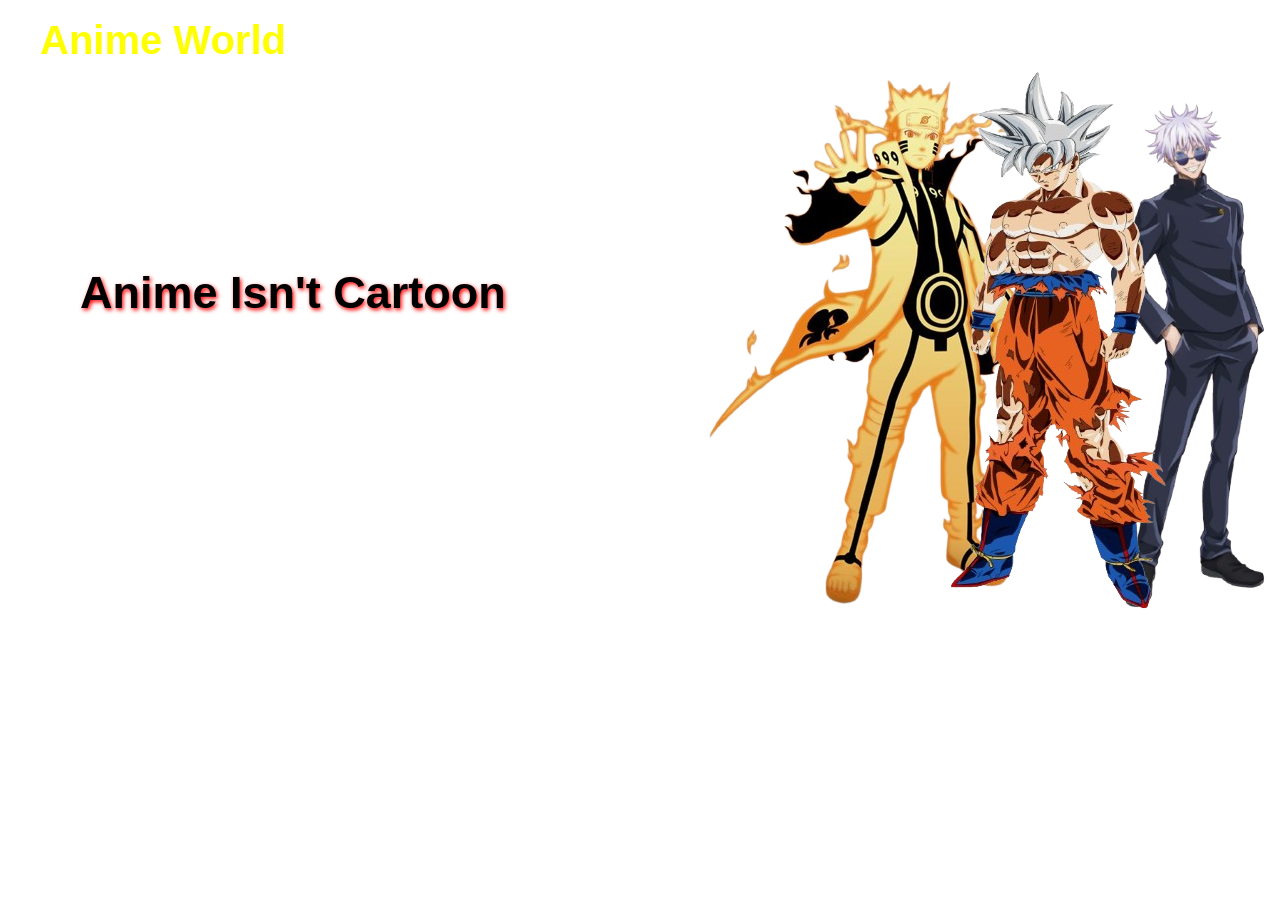
==== Anime World/index.html @ 15367e0c "Add files via upload" ====
<!DOCTYPE html>
<html lang="en">
<head>
    <meta charset="UTF-8">
    <meta name="viewport" content="width=device-width, initial-scale=1.0">
    <title>Document</title>
    <link rel="stylesheet" href="style.css">
</head>
<body>
    <nav>
        <div class="nav">
            <div class="logo">
                <h1>Anime World </h1>
            </div>
            <div class="menu">
                <a href="#home"><span><b>HOME</b></span></a>
                <a href="#abourt"><span><b>ABOUT</b></span></a>
                <a href="#contact"><span><b>CONTACT</b></span></a>
                <a href="#portfolio"><span><b>PARTFOLIO</b></span></a>
            </div>
        </div>
    </nav>
     <section id="home">
        <div class="home">
            <span>I Want To Tell You Something</span>
            <h1><b>Anime Isn't Cartoon</b></h1>
            <p>Lorem ipsum dolor sit amet, consectetur adipisicing elit. <br>
                 Voluptatum est sint explicabo, ipsum nam harum impedt. <br>
                  reiciendis earum consequuntur maxime nesciunt eadque. <br>
                   nihil vel iusto nobis expedita officiis doloribus.</p>
        </div>
     </section>
     <div class="cr">
        <img src="Images/Goku.png" alt="Goku Image">
     </div>
     <div class="ce">
        <img src="Images/Gojo.png" alt="Gojo Image">
     </div>
     <div class="cm">
        <img src="Images/Naruto.png" alt="Naruto Image">
     </div>
</body>
</html>
---- Anime World/style.css ----
*{
    padding: 0;
    margin: 0;
    box-sizing: border-box;
}
body{
    display: flex;
    height: 100vh;
    background: url(1.png);
    background-position: center;
    background-repeat: no-repeat;
    background-size: cover;
    background-attachment: fixed;
}
.nav{
    width: 100vw;
    height: 80px;
    color: white;
    display: flex;
    position: fixed;
    z-index: 999;
}
.nav .logo{
    width: 40%;
    height: 100%;
    display: flex;
    justify-content: flex-start;
    align-items: center;
    padding-left: 40px;
}
.nav .menu{
    width: 60%;
    height: 100%;
    display: flex;
    justify-content: flex-end;
    align-items: center;
    padding-right: 40px;

}
.nav .logo h1{
    color: yellow;
    font-size: 40px;
    font-family: arial;
    text-shadow: 1px 1px 3px white;
}
.nav .menu a{
    color: white;
    text-decoration: none;
    margin: 10px;
    font-family: arial;
}
.home{
    font-family: arial;
    height: 400px;
    margin-top: 120px;
    margin-left: 80px;
    width: 600px;
    display: flex;
    justify-content: center;
    flex-direction: column;
}
.home h1{
    font-size: 45px;
    text-shadow: 1.5px 1.5px 4px red;
}
.home span{
    font-size: 32px;
    color: rgba(255, 255, 255, 0.644);
    margin-top: 10px;
}
.home p{
    font-family: cursive;
    color: rgba(255, 255, 255, 0.548);
    font-size: 20px;
    margin-top: 10px;
}
.cr{
    margin-top: 70px;
    margin-left: 270px;
    height: 500px;
    width: 100px;
    background-position: calc(70%);
    background-repeat: no-repeat;
    background-size: contain;
    background-attachment: fixed;
    z-index: 99;
}
.ce{
    margin-top: 20px;
    margin-left: -50px;
    height: 500px;
    width: 100px;
    background-position: calc(70%);
    background-repeat: no-repeat;
    background-size: contain;
    background-attachment: fixed;
}
.cm{
    margin-top: 55px;
    margin-left: -400px;
    height: 500px;
    width: 100px;
    background-position: calc(70%);
    background-repeat: no-repeat;
    background-size: contain;
    background-attachment: fixed;
}
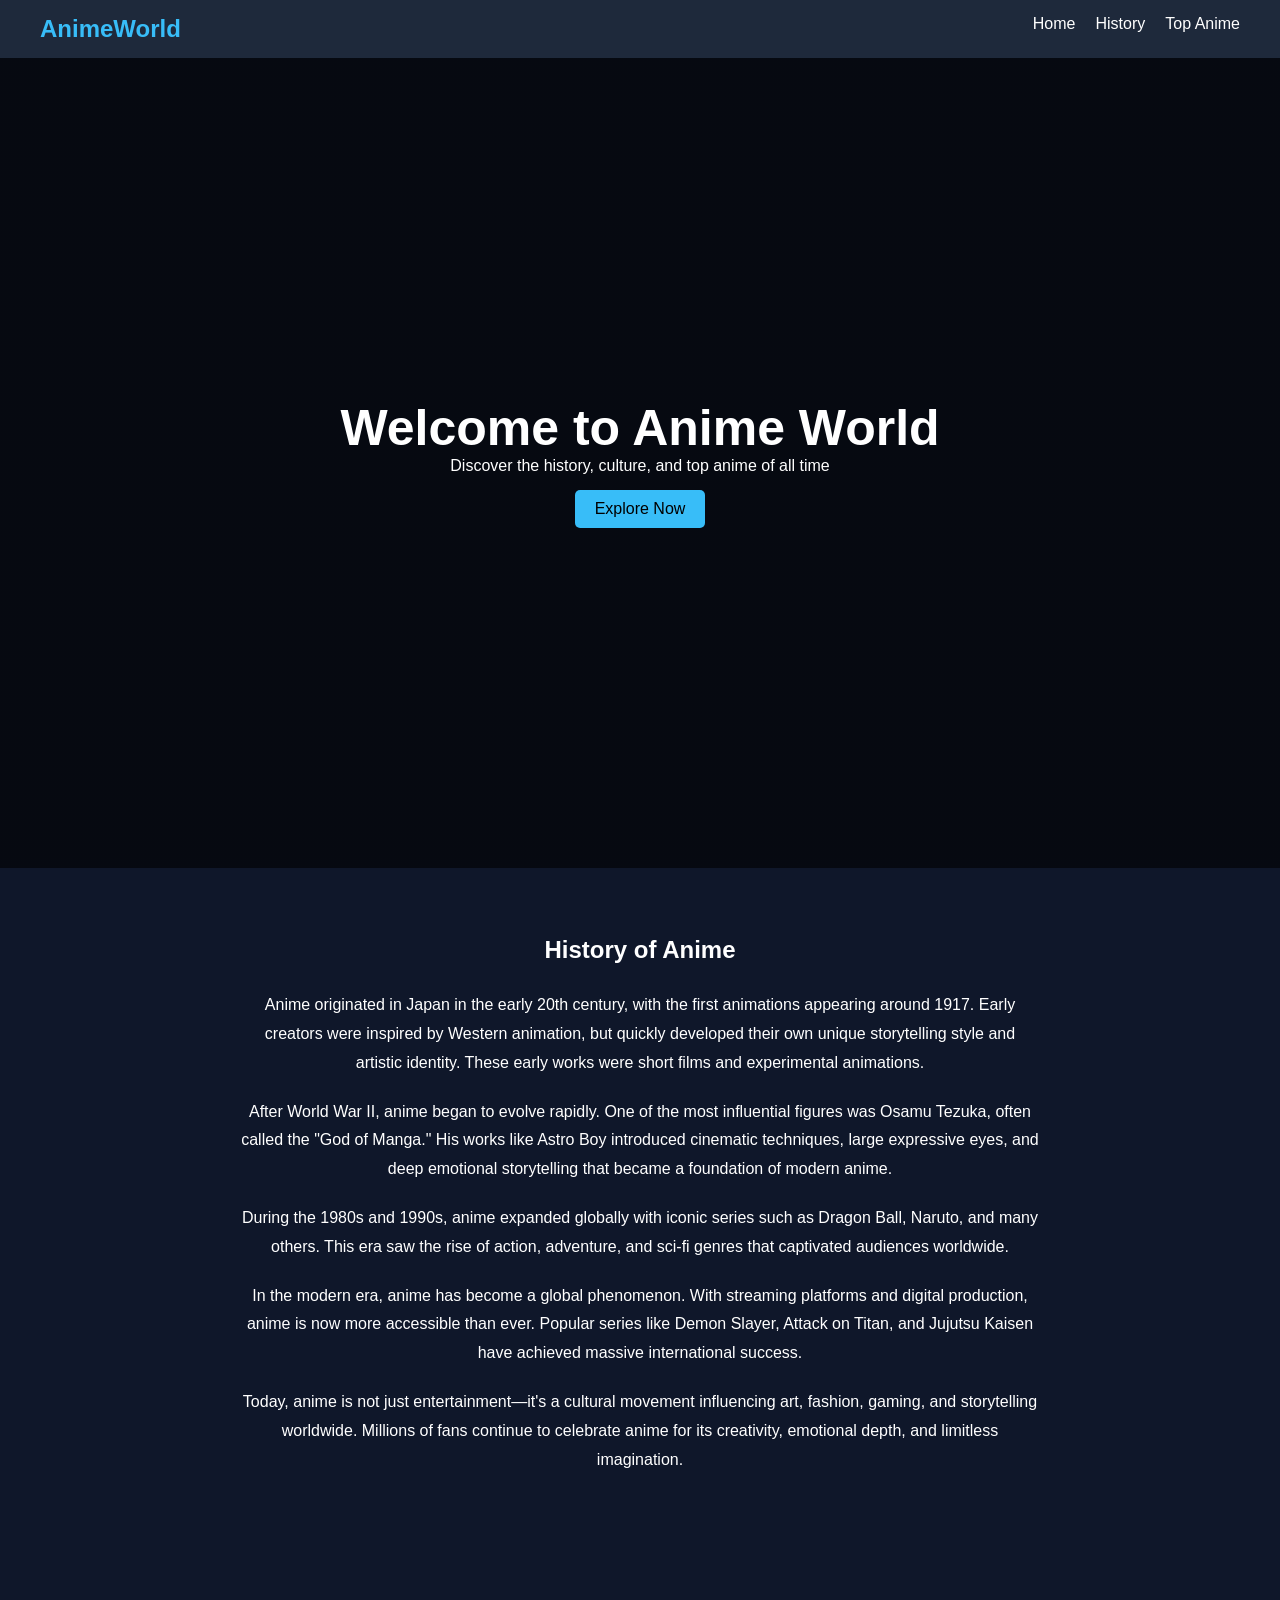
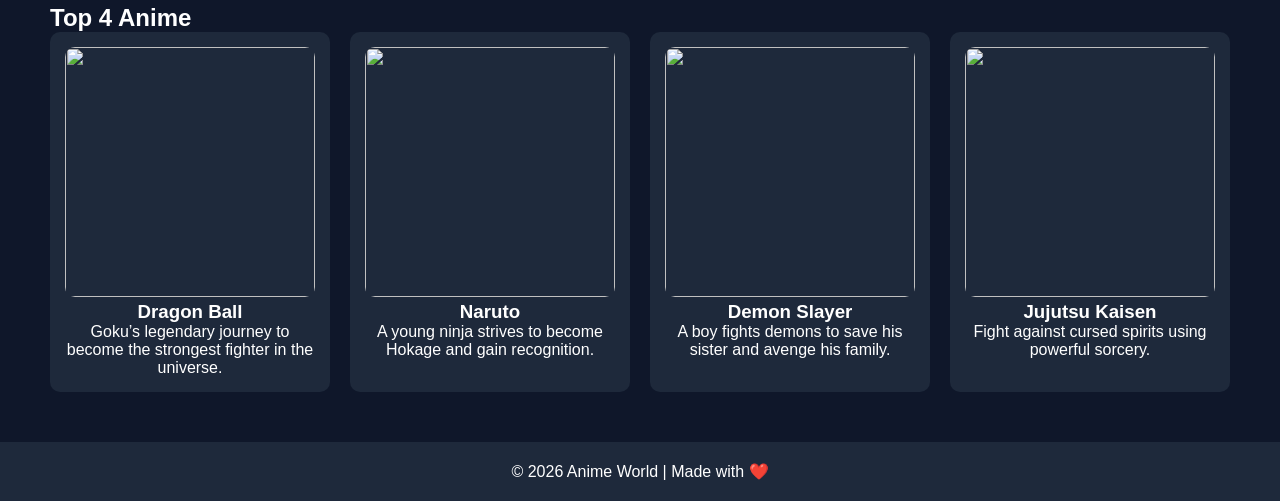
==== commit 94eb443f: "Add files via upload" ====
--- a/Anime World/index.html
+++ b/Anime World/index.html
@@ -1,43 +1,124 @@
 <!DOCTYPE html>
 <html lang="en">
+
 <head>
     <meta charset="UTF-8">
     <meta name="viewport" content="width=device-width, initial-scale=1.0">
-    <title>Document</title>
+    <title>Anime World</title>
+
+    <!-- CSS -->
     <link rel="stylesheet" href="style.css">
+
+    <!-- AOS Animation Library -->
+    <link href="https://unpkg.com/aos@2.3.4/dist/aos.css" rel="stylesheet">
 </head>
+
 <body>
-    <nav>
-        <div class="nav">
-            <div class="logo">
-                <h1>Anime World </h1>
+
+    <!-- NAVBAR -->
+    <nav class="navbar">
+        <div class="logo">AnimeWorld</div>
+        <ul class="nav-links">
+            <li><a href="#home">Home</a></li>
+            <li><a href="#history">History</a></li>
+            <li><a href="#anime">Top Anime</a></li>
+        </ul>
+    </nav>
+
+    <!-- HERO -->
+    <section id="home" class="hero">
+        <div data-aos="fade-up">
+            <h1>Welcome to Anime World</h1>
+            <p>Discover the history, culture, and top anime of all time</p>
+            <a href="#anime" class="btn">Explore Now</a>
+        </div>
+    </section>
+
+    <!-- HISTORY -->
+    <section id="history" class="history">
+        <h2 data-aos="fade-up">History of Anime</h2>
+
+        <p data-aos="fade-right">
+            Anime originated in Japan in the early 20th century, with the first animations appearing around 1917.
+            Early creators were inspired by Western animation, but quickly developed their own unique storytelling
+            style and artistic identity. These early works were short films and experimental animations.
+        </p>
+
+        <p data-aos="fade-left">
+            After World War II, anime began to evolve rapidly. One of the most influential figures was Osamu Tezuka,
+            often called the "God of Manga." His works like Astro Boy introduced cinematic techniques, large expressive
+            eyes, and deep emotional storytelling that became a foundation of modern anime.
+        </p>
+
+        <p data-aos="fade-right">
+            During the 1980s and 1990s, anime expanded globally with iconic series such as Dragon Ball, Naruto,
+            and many others. This era saw the rise of action, adventure, and sci-fi genres that captivated audiences
+            worldwide.
+        </p>
+
+        <p data-aos="fade-left">
+            In the modern era, anime has become a global phenomenon. With streaming platforms and digital production,
+            anime is now more accessible than ever. Popular series like Demon Slayer, Attack on Titan, and Jujutsu
+            Kaisen
+            have achieved massive international success.
+        </p>
+
+        <p data-aos="fade-up">
+            Today, anime is not just entertainment—it's a cultural movement influencing art, fashion, gaming,
+            and storytelling worldwide. Millions of fans continue to celebrate anime for its creativity,
+            emotional depth, and limitless imagination.
+        </p>
+    </section>
+
+    <!-- TOP ANIME -->
+    <section id="anime" class="anime">
+        <h2 data-aos="fade-up">Top 4 Anime</h2>
+
+        <div class="cards">
+
+            <div class="card" data-aos="zoom-in">
+                <img
+                    src="https://assets.nintendo.com/image/upload/ar_16:9,c_lpad,w_1240/b_white/f_auto/q_auto/store/software/switch/70010000102127/855a52ffb75ec2452707373d784f045dac6d86ad831e1686018e6f95e3154cbc">
+                <h3>Dragon Ball</h3>
+                <p>Goku’s legendary journey to become the strongest fighter in the universe.</p>
             </div>
-            <div class="menu">
-                <a href="#home"><span><b>HOME</b></span></a>
-                <a href="#abourt"><span><b>ABOUT</b></span></a>
-                <a href="#contact"><span><b>CONTACT</b></span></a>
-                <a href="#portfolio"><span><b>PARTFOLIO</b></span></a>
+
+            <div class="card" data-aos="zoom-in">
+                <img src="https://upload.wikimedia.org/wikipedia/en/9/94/NarutoCoverTankobon1.jpg">
+                <h3>Naruto</h3>
+                <p>A young ninja strives to become Hokage and gain recognition.</p>
             </div>
+
+            <div class="card" data-aos="zoom-in">
+                <img src="https://encrypted-tbn0.gstatic.com/images?q=tbn:ANd9GcQBE8l7xhZNqzNgJqEFfm0aVE6X5I6E2CTUew&s">
+                <h3>Demon Slayer</h3>
+                <p>A boy fights demons to save his sister and avenge his family.</p>
+            </div>
+
+
+            <div class="card" data-aos="zoom-in">
+                <img src="https://upload.wikimedia.org/wikipedia/en/4/46/Jujutsu_kaisen.jpg">
+                <h3>Jujutsu Kaisen</h3>
+                <p>Fight against cursed spirits using powerful sorcery.</p>
+            </div>
+
         </div>
-    </nav>
-     <section id="home">
-        <div class="home">
-            <span>I Want To Tell You Something</span>
-            <h1><b>Anime Isn't Cartoon</b></h1>
-            <p>Lorem ipsum dolor sit amet, consectetur adipisicing elit. <br>
-                 Voluptatum est sint explicabo, ipsum nam harum impedt. <br>
-                  reiciendis earum consequuntur maxime nesciunt eadque. <br>
-                   nihil vel iusto nobis expedita officiis doloribus.</p>
-        </div>
-     </section>
-     <div class="cr">
-        <img src="Images/Goku.png" alt="Goku Image">
-     </div>
-     <div class="ce">
-        <img src="Images/Gojo.png" alt="Gojo Image">
-     </div>
-     <div class="cm">
-        <img src="Images/Naruto.png" alt="Naruto Image">
-     </div>
+    </section>
+
+    <!-- FOOTER -->
+    <footer>
+        <p>© 2026 Anime World | Made with ❤️</p>
+    </footer>
+
+    <!-- AOS SCRIPT -->
+    <script src="https://unpkg.com/aos@2.3.4/dist/aos.js"></script>
+    <script>
+        AOS.init({
+            duration: 1200,
+            once: true
+        });
+    </script>
+
 </body>
+
 </html>
--- a/Anime World/style.css
+++ b/Anime World/style.css
@@ -1,107 +1,136 @@
-*{
+* {
+    margin: 0;
     padding: 0;
-    margin: 0;
     box-sizing: border-box;
+    font-family: Arial, sans-serif;
 }
-body{
+
+body {
+    background: #0f172a;
+    color: white;
+}
+
+/* NAVBAR */
+.navbar {
     display: flex;
-    height: 100vh;
-    background: url(1.png);
-    background-position: center;
-    background-repeat: no-repeat;
-    background-size: cover;
-    background-attachment: fixed;
+    justify-content: space-between;
+    padding: 15px 40px;
+    background: #1e293b;
+    position: sticky;
+    top: 0;
 }
-.nav{
-    width: 100vw;
-    height: 80px;
+
+.logo {
+    font-size: 24px;
+    font-weight: bold;
+    color: #38bdf8;
+}
+
+.nav-links {
+    list-style: none;
+    display: flex;
+}
+
+.nav-links li {
+    margin-left: 20px;
+}
+
+.nav-links a {
+    text-decoration: none;
     color: white;
-    display: flex;
-    position: fixed;
-    z-index: 999;
+    transition: 0.3s;
 }
-.nav .logo{
-    width: 40%;
-    height: 100%;
-    display: flex;
-    justify-content: flex-start;
-    align-items: center;
-    padding-left: 40px;
+
+.nav-links a:hover {
+    color: #38bdf8;
 }
-.nav .menu{
-    width: 60%;
-    height: 100%;
-    display: flex;
-    justify-content: flex-end;
-    align-items: center;
-    padding-right: 40px;
 
-}
-.nav .logo h1{
-    color: yellow;
-    font-size: 40px;
-    font-family: arial;
-    text-shadow: 1px 1px 3px white;
-}
-.nav .menu a{
-    color: white;
-    text-decoration: none;
-    margin: 10px;
-    font-family: arial;
-}
-.home{
-    font-family: arial;
-    height: 400px;
-    margin-top: 120px;
-    margin-left: 80px;
-    width: 600px;
+/* HERO */
+.hero {
+    height: 90vh;
     display: flex;
     justify-content: center;
-    flex-direction: column;
+    align-items: center;
+    text-align: center;
+    background: linear-gradient(rgba(0,0,0,0.6), rgba(0,0,0,0.6)),
+    url('https://wallpapercave.com/wp/wp5128415.jpg');
+    background-size: cover;
 }
-.home h1{
-    font-size: 45px;
-    text-shadow: 1.5px 1.5px 4px red;
+
+.hero h1 {
+    font-size: 50px;
 }
-.home span{
-    font-size: 32px;
-    color: rgba(255, 255, 255, 0.644);
-    margin-top: 10px;
+
+.btn {
+    display: inline-block;
+    margin-top: 15px;
+    padding: 10px 20px;
+    background: #38bdf8;
+    color: black;
+    border-radius: 5px;
+    text-decoration: none;
 }
-.home p{
-    font-family: cursive;
-    color: rgba(255, 255, 255, 0.548);
-    font-size: 20px;
-    margin-top: 10px;
+
+/* HISTORY */
+.history {
+    padding: 60px;
+    line-height: 1.8;
+    text-align: center;
 }
-.cr{
-    margin-top: 70px;
-    margin-left: 270px;
-    height: 500px;
-    width: 100px;
-    background-position: calc(70%);
-    background-repeat: no-repeat;
-    background-size: contain;
-    background-attachment: fixed;
-    z-index: 99;
+
+.history p {
+    margin: 20px 0;
+    max-width: 800px;
+    margin-left: auto;
+    margin-right: auto;
 }
-.ce{
-    margin-top: 20px;
-    margin-left: -50px;
-    height: 500px;
-    width: 100px;
-    background-position: calc(70%);
-    background-repeat: no-repeat;
-    background-size: contain;
-    background-attachment: fixed;
+
+/* ANIME */
+.anime {
+    padding: 50px;
 }
-.cm{
-    margin-top: 55px;
-    margin-left: -400px;
-    height: 500px;
-    width: 100px;
-    background-position: calc(70%);
-    background-repeat: no-repeat;
-    background-size: contain;
-    background-attachment: fixed;
+
+.cards {
+    display: grid;
+    grid-template-columns: repeat(auto-fit, minmax(220px, 1fr));
+    gap: 20px;
+}
+
+.card {
+    background: #1e293b;
+    padding: 15px;
+    border-radius: 10px;
+    text-align: center;
+    transition: 0.4s;
+}
+
+.card img {
+    width: 100%;
+    height: 250px;
+    border-radius: 10px;
+    object-fit: cover;
+}
+
+.card:hover {
+    transform: scale(1.05);
+    background: #334155;
+}
+
+/* FOOTER */
+footer {
+    text-align: center;
+    padding: 20px;
+    background: #1e293b;
+}
+
+/* RESPONSIVE */
+@media (max-width: 768px) {
+    .hero h1 {
+        font-size: 30px;
+    }
+
+    .navbar {
+        flex-direction: column;
+        align-items: center;
+    }
 }
